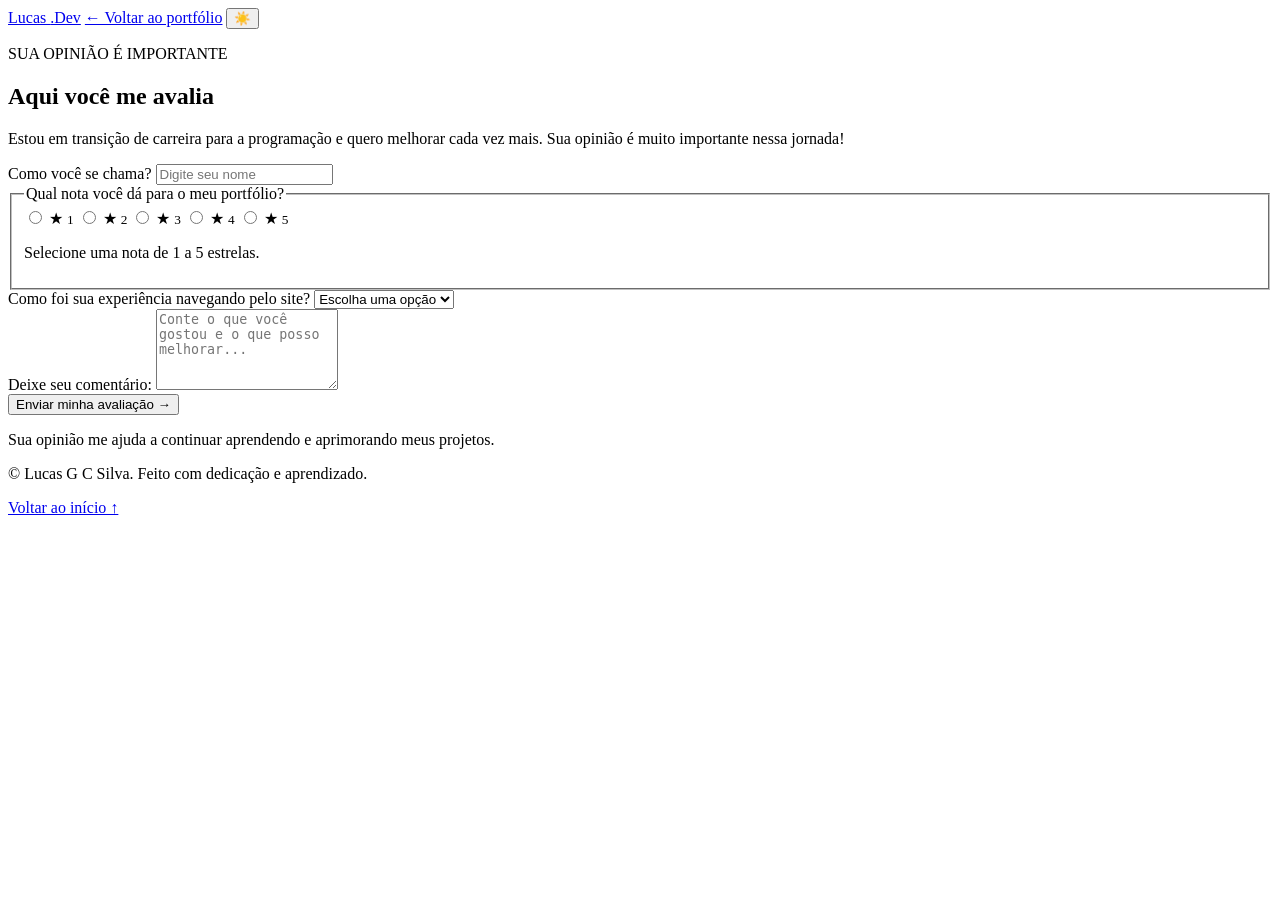
==== pesquisa.html @ 2b1350fb "Alteracao de todas as classes no index.html, pesquisa.html." ====
<!DOCTYPE html>
<html lang="pt-BR">

<head>
    <meta charset="UTF-8">
    <meta name="viewport" content="width=device-width, initial-scale=1.0">
    <meta name="description" content="Avalie o portfólio de Lucas G C Silva e compartilhe sua opinião.">
    <link rel="stylesheet" href="./css/style.css">
    <title>Avalie meu portfólio | Lucas.dev</title>

<body>

    <header class="header">
        <nav class="barr-nav container" aria-label="Menu principal">
            <a href="./index.html" class="logo">Lucas <span>.Dev</span></a>
            <a href="./index.html" class="volar-link">← Voltar ao portfólio</a>

            <button class="alt-tema" type="button" aria-label="Ativar tema claro" title="Alternar tema">☀️</button>
        </nav>
    </header>

    <main>
        
        <section class="section enquete-section">

            <div class="container">
                <div class="div-um-pesquisa classedivs">
                    <p class="sobre-mim">SUA OPINIÃO É IMPORTANTE</p>
                    <h1>Aqui você me avalia</h1>
                    <p>Estou em transição de carreira para a programação
                        e quero melhorar cada vez mais.
                        Sua opinião é muito importante nessa jornada!</p>
                </div>


                <form class="form-enquete classedivs">
                    <div class="form-grupo">
                        <label for="nome">Como você se chama?</label>
                        <input type="text" id="nome" name="nome" placeholder="Digite seu nome" maxlength="80"
                            autocomplete="name" required>
                    </div>

                    <fieldset class="form-grupo avaliacao-grupo">
                        <legend>Qual nota você dá para o meu portfólio?</legend>
                        <div class="opcoes-avaliacao">
                            <label>
                                <input type="radio" name="nota" value="1" required>
                                <span>★</span>
                                <small>1</small>
                            </label>
                            <label>
                                <input type="radio" name="nota" value="2">
                                <span>★</span>
                                <small>2</small>
                            </label>
                            <label>
                                <input type="radio" name="nota" value="3">
                                <span>★</span>
                                <small>3</small>
                            </label>
                            <label>
                                <input type="radio" name="nota" value="4">
                                <span>★</span>
                                <small>4</small>
                            </label>
                            <label>
                                <input type="radio" name="nota" value="5">
                                <span>★</span>
                                <small>5</small>
                            </label>
                        </div>
                        <p class="avaliacao-descricao" id="avaliacao-descricao">Selecione uma nota de 1 a 5 estrelas.
                        </p>
                    </fieldset>

                    <div class="form-grupo">
                        <label for="experiencia">Como foi sua experiência navegando pelo site?</label>
                        <select id="experiencia" name="experiencia" required>
                            <option value="">Escolha uma opção</option>
                            <option value="excelente">Excelente</option>
                            <option value="boa">Boa</option>
                            <option value="regular">Regular</option>
                            <option value="ruim">Ruim</option>'
                        </select>
                    </div>

                    <div class="form-grupo">
                        <label for="comentario">Deixe seu comentário:</label>
                        <textarea id="comentario" name="comentario" rows="5" maxlength="1000"
                            placeholder="Conte o que você gostou e o que posso melhorar..."></textarea>
                    </div>

                    <button type="submit" class="botao primeiro-botao botao-enviar">Enviar minha avaliação →</button>
                    <p class="form-nota">Sua opinião me ajuda a continuar aprendendo
                        e aprimorando meus projetos.</p>

                    <div id="enquete-sucesso" class="sucesso-menssagem" role="status" aria-live="polite" hidden></div>
                </form>
            </div>
        </section>
    </main>

    <footer class="footer">
        <div class="container conteudo-footer">
            <p>
                &copy; <span id="span-footer"></span>
                Lucas G C Silva. Feito com dedicação e aprendizado.
            </p>
            <a href="./index.html" class="voltar-ao-topo"> Voltar ao início ↑</a>   
        </div>
    </footer>

    <script src="./JS/script.js"></script>
</body>

</html>
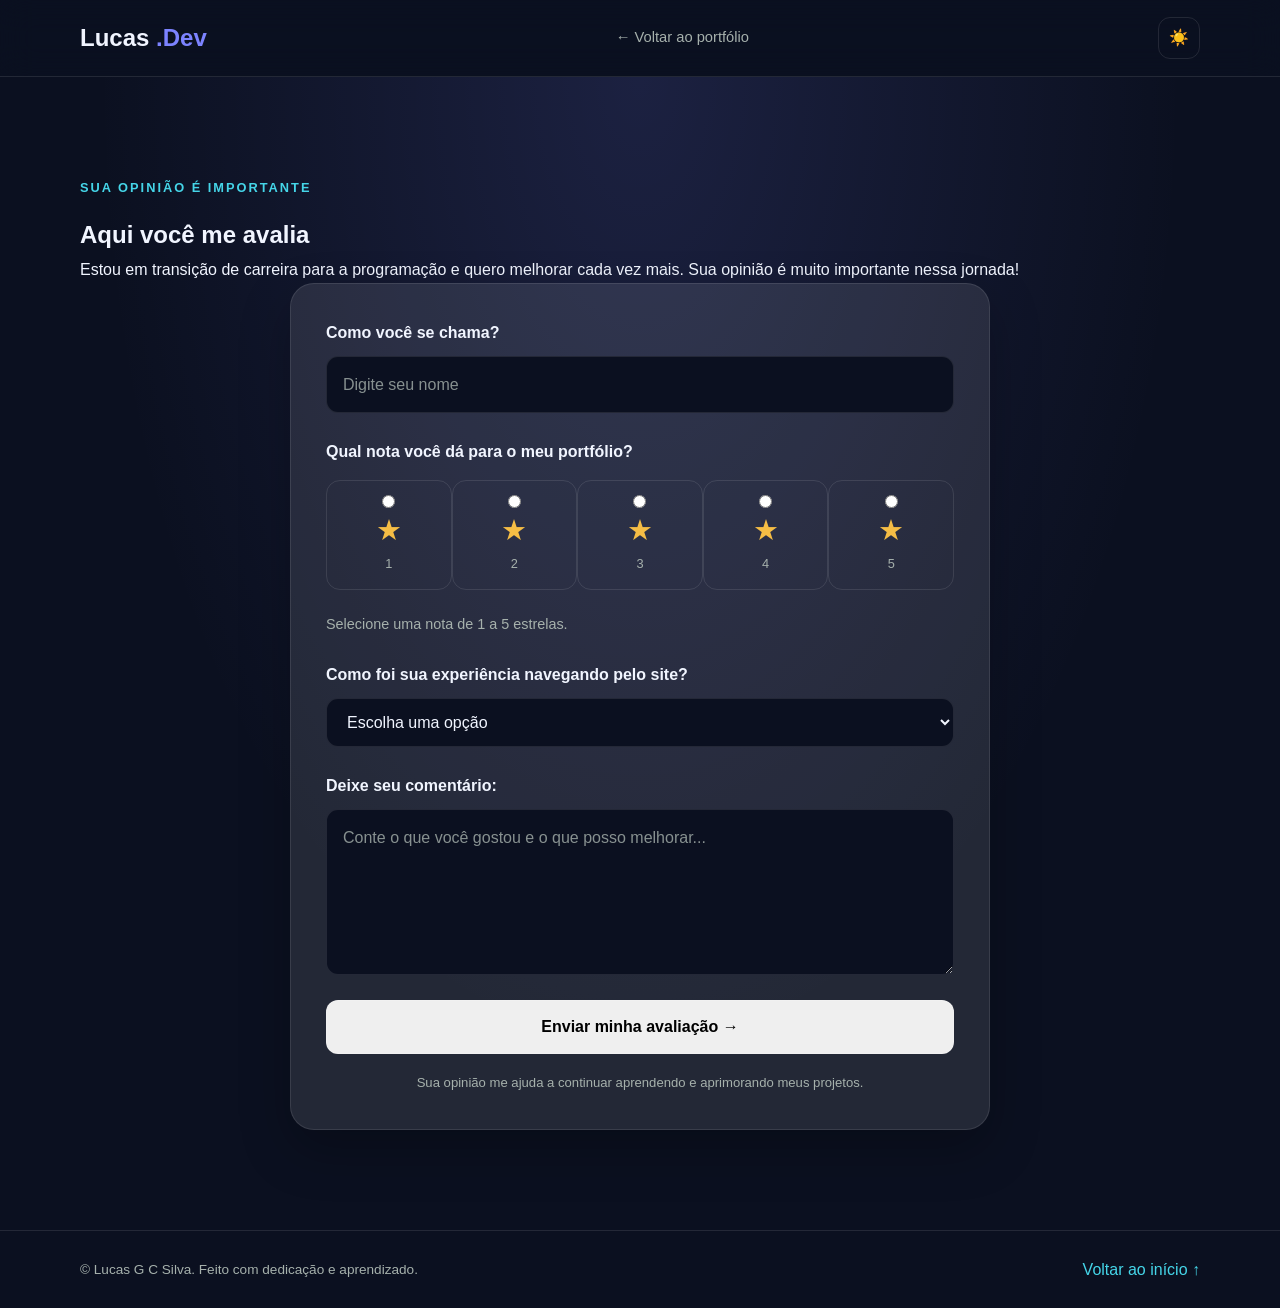
==== commit 4d651380: "Correcao caminho do CSS n apagina de  pesquisa." ====
--- a/pesquisa.html
+++ b/pesquisa.html
@@ -5,15 +5,15 @@
     <meta charset="UTF-8">
     <meta name="viewport" content="width=device-width, initial-scale=1.0">
     <meta name="description" content="Avalie o portfólio de Lucas G C Silva e compartilhe sua opinião.">
-    <link rel="stylesheet" href="./css/style.css">
-    <title>Avalie meu portfólio | Lucas.dev</title>
+    <link rel="stylesheet" href="./CSS/style.css">
+    <title>Avalie meu portfólio | Lucas .dev</title>
 
 <body>
 
     <header class="header">
         <nav class="barr-nav container" aria-label="Menu principal">
             <a href="./index.html" class="logo">Lucas <span>.Dev</span></a>
-            <a href="./index.html" class="volar-link">← Voltar ao portfólio</a>
+            <a href="./index.html" class="voltar-link">← Voltar ao portfólio</a>
 
             <button class="alt-tema" type="button" aria-label="Ativar tema claro" title="Alternar tema">☀️</button>
         </nav>
--- a/CSS/style.css
+++ b/CSS/style.css
@@ -0,0 +1,787 @@
+:root {
+    --bg: #0b1020;
+    --surface: #131b30 
+    --surface-hover: #1a2540;
+    --text: #f1f5ff;
+    --muted: #a6b1ac;
+    --primary: #7c83ff;
+    --secondary: #45d5e8;
+    --border: rgba(255, 255, 255, 0.1);
+    --header-bg: rgba(11, 16, 32, 0.88);
+    --shadow: 0 20px 50px rgba(0, 0, 0, 0.25);
+}
+
+* {
+    margin: 0;
+    padding: 0;
+    box-sizing: border-box;
+}
+
+html {
+    scroll-behavior: smooth;
+    scroll-padding-top: 90px;
+}
+
+body {
+    font-family: Arial, Helvetica, sans-serif;
+    background: var(--bg);
+    color: var(--text);
+    line-height: 1.7;
+    transition: background 0.3s ease, color 0.3s ease;
+}
+
+body.light-theme {
+    --bg: #f4f6ff;
+    --surface: #ffffff;
+    --surface-hover: #e9edff;
+    --text: #18213b;
+    --muted: #596681;
+    --primary: #555de0;
+    --border: rgba(20, 30, 60, 0.12);
+    --header-bg: rgba(244, 246, 255, 0.92);
+    --shadow: 0 20px 50px rgba(30, 40, 80, 0.1);
+}
+
+a {
+    color: inherit;
+    text-decoration: none;
+}
+
+button,
+a {
+    -webkit-tap-highlight-color: transparent;
+}
+
+button {
+    font: inherit;
+}
+
+button:focus-visible,
+a:focus-visible,
+input:focus-visible,
+textarea:focus-visible {
+    outline: 3px solid var(--secondary);
+    outline-offset: 4px;
+}
+
+.container {
+    width: min(1120px, 90%);
+    margin: 0 auto;
+}
+
+section {
+    padding: 100px 0;
+}
+
+.sobre-mim {
+    color: var(--secondary);
+    font-size: 0.8rem;
+    font-weight: 700;
+    letter-spacing: 2px;
+    margin-bottom: 16px;
+}
+
+.header {
+    position: sticky;
+    top: 0;
+    z-index: 100;
+    background: var(--header-bg);
+    border-bottom: 1px solid var(--border);
+    backdrop-filter: blur(16px);
+}
+
+.barr-nav {
+    min-height: 76px;
+    display: flex;
+    align-items: center;
+    justify-content: space-between;
+    gap: 20px;
+}
+
+.logo {
+    font-size: 1.5rem;
+    font-weight: 800;
+    white-space: nowrap;
+}
+
+.logo span {
+    color: var(--primary);
+}
+
+.nav-links {
+    display: flex;
+    align-items: center;
+    gap: 26px;
+    list-style: none;
+}
+
+.nav-links a {
+    color: var(--muted);
+    font-size: 0.92rem;
+    transition: color 0.3s ease;
+}
+
+.nav-links a:hover,
+.nav-links a.active {
+    color: var(--secondary);
+}
+
+.nav-links .nav-pesquisa {
+    display: inline-block;
+    color: white;
+    background: var(--primary);
+    padding: 10px 16px;
+    border-radius: 10px;
+}
+
+.nav-links .nav-pesquisa:hover {
+    color: white;
+    transform: translateY(-2px);
+}
+
+.botao-nav,
+.alt-tema {
+    width: 42px;
+    height: 42px;
+    border: 1px solid var(--border);
+    border-radius: 12px;
+    background: var(--surface);
+    color: var(--text);
+    cursor: pointer;
+    transition: transform 0.3s ease, background 0.3s ease, color 0.2s ease;
+}
+
+.botao-nav {
+    display: none;
+    font-size: 1.3rem;
+}
+
+.alt-tema:hover,
+.botao-nav:hover {
+    transform: translateY(-2px);
+}
+
+.section-um {
+    min-height: 650px;
+    display: flex;
+    align-items: center;
+    position: relative;
+    overflow: hidden;
+    background: radial-gradient(ellipse at 85% 25% egba(124, 131, 255, 0.17), transparent 40%);
+}
+
+.div-conteudo {
+    display: grid;
+    grid-template-columns: 1.3fr 0.7fr;
+    align-items: center;
+    gap: 70px;
+}
+
+.section-um h1 {
+    font-size: clamp(2.5rem, 5vw, 4.5rem);
+    line-height: 1.12;
+    margin-bottom: 16px;
+    letter-spacing: -2px;
+}
+
+.section-um h1 span {
+    display: block;
+    background: fixed linear-gradient(100deg, var(--primary), var(--secondary));
+    background-clip: text;
+    -webkit-background-clip: text;
+    color: transparent;
+}
+
+.section-um h2 {
+    font-size: 1.35rem;
+    font-weight: 500;
+    margin-bottom: 20px;
+}
+
+.p-descricao {
+    max-width: 580px;
+    color: var(--muted);
+    margin-bottom: 28px;
+}
+
+.div-botoes, .boteoes-contato {
+    display: flex;
+    flex-wrap: wrap;
+    gap: 16px;
+} 
+
+.botao {
+    display: inline-flex;
+    align-items: center;
+    justify-content: center;
+    min-height: 48px;
+    padding: 12px 20px;
+    border: 1px solid var(--border);
+    border-radius: 12px;
+    font-weight: 700;
+    transition: transform 0.25s ease, background 0.25s ease, box-shadow 0.25s ease;
+}
+
+.botao:hover {
+    transform: translateY(-4px);
+    box-shadow: var(--shadow);
+}
+
+.botao-um {
+    background: var(--primary);
+    border-color: transparent;
+    color: white;
+}
+
+.botao-um:hover {
+    background: #696ff0;
+} 
+
+.botao-dois {
+    background: var(--surface);
+    color: var(--text);
+}
+
+.botao-dois:hover {
+    background: var(--surface-hover);
+}
+
+.status {
+    display: flex;
+    align-items: center;
+    gap: 10px;
+    color: var(--muted);
+    margin-top: 28px;
+    font-size: 0.9rem;
+}
+
+.span-status {
+    width: 09px;
+    height: 09px;
+    flex-shrink: 0;
+    border-radius: 50%;
+    background: #42d99b;
+    box-shadow: 0 0 12px rgba(66, 217, 155, 0.6);;
+}
+
+.foto-perfil {
+    width: min(100%, 350px);
+    justify-self: center;
+    padding: 18px;
+    border: 1px solid var(--border);
+    border-radius: 28px;
+    background: var(--surface);
+    box-shadow: var(--shadow);
+    text-align: center;
+    transition: transform 0.35s ease;
+}
+
+.foto-perfil:hover {
+    transform: translateY(-8px);
+    rotate: 1deg;
+}
+
+.imagem-perfil {
+    overflow: hidden;
+    border-radius: 20px;
+    background: var(--surface-hover);
+    display: block;
+    width: 100%;
+    height: 360px;
+    object-fit: cover;
+    object-position: center;
+    transition: transform 0.5s ease;
+}
+
+.foto-perfil:hover .imagem-perfil {
+    transform: scale(1.04);
+}
+
+.foto-perfil figcaption {
+    padding: 18px 8px 8px;
+}
+
+.foto-perfil h3 {
+    font-size: 1.25rem;
+}
+
+.foto-perfil figcaption p {
+    font-size: 0.9rem;
+    color: var(--muted);
+ 
+}
+
+.div-sobre {
+    max-width: 750px;
+    margin: 0 auto 45px;
+    text-align: center;
+}
+
+.div-sobre h2, .contato-conteudo h2 {
+    font-size: clamp(2rem, 4vw, 3rem);
+    line-height: 1.2;
+    margin-bottom: 18px;
+    letter-spacing: -1px;
+}
+
+.div-sobre > p:last-child {
+    color: var(--muted);
+}
+
+
+.section-sobre {
+    background: var(--surface);
+    border-top: 1 px solid var(--border);
+    border-bottom: 1px solid var(--border);
+}
+
+
+.div-sobre-dois {
+    max-width: 800px;
+    margin: 0 auto;
+}
+
+.div-sobre-dois p {
+    color: var(--muted);
+    margin-bottom: 18px;
+    font-size: 1.05rem;
+}
+
+.div-sobre-dois p:last-child {
+    margin-bottom: 0;
+}
+
+.grade-habilidade {
+    display: grid;
+    grid-template-columns: repeat(3, minmax(0, 1fr));
+    gap: 24px;
+}
+
+.habilidade-cartao {
+    padding: 30px;
+    border: 1px solid var(--border);
+    border-radius: 20px;
+    background: var(--surface);
+    transition: transform 0.3s ease, border-color 0.3s ease, box-shadow 0.3s ease;
+}
+
+.habilidade-cartao:hover {
+    transform: translateY(-8px);
+    border-color: var(--primary);
+    box-shadow: var(--surface-hover);
+}
+
+.habilidade-icone {
+    display: inline-block;
+    font-size: 2.2rem;
+    margin-bottom: 12px;
+}
+
+habilidade-cartao p {
+    color: var(--muted);
+    margin-bottom: 22px;
+}
+
+.habilidade-cartao h3 {
+    font-size: 1.35rem;
+    margin-bottom: 12px;
+}
+
+.habilidade-cartao p {
+    color: var(--muted);
+    margin-bottom: 22px;
+}
+
+.habilidade-rotulo {
+    display: inline-block;
+    padding: 5px 12px;
+    border-radius: 20px;
+    color: var(--secondary);
+    background: rgba(69, 213, 232, 0.1);
+    font-size: 0.8rem;
+    font-weight: 700;
+}
+
+.contatos {
+    background: radial-gradient(ellipse at 50% 100%, rgba(124, 131, 255, 0.14), transparent 60%);
+}
+
+.contato-conteudo {
+    max-width: 760px;
+    margin: 0 auto;
+    text-align: center;
+}
+
+.contato-conteudo > p:not(.sobre-mim) {
+    color: var(--muted);
+    margin-bottom: 28px;
+}
+
+.botoes-contato {
+    color: var(--primary);
+}
+
+.feedback-link {
+    display: inline-flex;
+    margin-top: 28px;
+    color: var(--secondary);
+    transition: color 0.2s ease;
+}
+
+.feedback-link:hover {
+    color: var(--primary);
+}
+
+.footer {
+   padding: 25px 0;
+   border-top: 1px solid var(--border);
+   background: var(--surface);
+}
+
+.conteudo-footer {
+    display: flex;
+    justify-content: space-between;
+    align-items: center;
+    gap: 20px;
+}
+
+.footer p {
+    color: var(--muted);
+    font-size: 0.85rem;
+}
+
+.voltar-ao-topo {
+    color: var(--secondary);
+    white-space: nowrap;
+}
+
+.classedivs {
+    opacity: 0;
+    transform: translateY(25px);
+    transition: opacity 0.7s ease, transform 0.7s ease;
+}
+
+.classedivs.visible {
+    opacity: 1;
+    transform: translateY(0);
+}
+
+
+@media (max-width: 900px) {
+    .div-conteudo {
+        grid-template-columns: 1fr 0.8fr;
+        gap: 30px;
+    }
+
+    .section-um h1 {
+        font-size: clamp(2.3rem, 5vw, 3.5rem);
+    }
+
+    .nav-links {
+        gap: 14px;
+    }
+
+    .nav-links a {
+        font-size: 0.85rem;
+    }
+
+    .grade-habilidade {
+        gap: 16px;
+    }
+
+    .habilidade-cartao {
+        padding: 22px;
+    }
+}
+
+@media (max-width: 700px) {
+    .section {
+        padding: 75px 0;
+    }
+
+    .barr-nav {
+        min-height: 70px;
+        position: relative;
+    }
+
+    .botao-nav {
+        display: inline-flex;
+        align-items: center;
+        justify-content: center;
+        margin-left: auto;
+    }
+
+    .nav-links {
+        display: none;
+        position: absolute;
+        top: calc(100% + 1px);
+        left: 0;
+        right: 0;
+        flex-direction: column;
+        align-items: stretch;
+        gap: 6px;
+        padding: 18px;
+        background: var(--surface);
+        border: 1px solid var(--border);
+        border-radius: 0 0 16px 16px;
+        box-shadow: var(--shadow);
+    }
+
+    .nav-links.open {
+        display: flex;
+    }
+
+    .nav-links a {
+        display: block;
+        padding: 10px;
+        font-size: 0.95rem;
+    }
+
+    .nav-links .nav-pesquisa {
+        text-align: center;
+    }
+
+    .section-um {
+        min-height: auto;
+    }
+
+    .div-conteudo {
+        grid-template-columns: 1fr;
+        gap: 45px;
+    }
+
+    .div-um {
+        text-align: center;
+    }
+
+    .p-descricao {
+        margin-left: auto;
+        margin-right: auto;
+    }    
+
+    .div-botoes, .botoes-contato {
+        justify-content: center;
+    }
+
+    .status {
+        justify-content: center;
+    }
+
+    .foto-perfil {
+        width: min(100%, 330px);
+    }
+
+    .imagem-perfil {
+        height: 320px;
+    }
+
+    .grade-habilidade {
+        grid-template-columns: 1fr;
+    }
+
+    .habilidade-cartao {
+        padding: 26px;
+    }
+
+    .conteudo-footer {
+        flex-direction: column;
+        text-align: center;
+    }
+}
+
+@media (prefers-reduced-motion: reduce) {
+    html {
+        scroll-behavior: auto;
+    }
+    *,
+    *::before,
+    *::after {
+        animation-duration: 0.01ms !important;
+        animation-iteration-count: 1 !important;
+        transition-duration: 0.01ms !important;
+    }
+    .classedivs {
+        opacity: 1;
+        transform: none;
+    }
+}
+
+.enquete-section {
+    min-height: calc(100vh - 150px);
+    background: radial-gradient( ellipse at 50% 0%, rgba(124, 131, 255, 0.15), transparent 60%);
+}
+
+.voltar-link {
+    color: var(--muted);
+    font-size: 0.92rem;
+    transition: color 0.3s ease, transform 0.3s ease;
+}
+
+.voltar-link:hover {
+    color: var(--secondary);
+    transform: translateY(-3px);
+}
+
+.form-enquete {
+    width: min(100%, 700px);
+    margin: 0 auto;
+    padding: 35px;
+    background: var(--border);
+    border: 1px solid var(--border);
+    border-radius: 24px;
+    box-shadow: var(--shadow);
+}
+
+.form-grupo {
+    display: flex;
+    flex-direction: column;
+    gap: 10px;
+    margin-bottom: 25px;
+    min-width: 0;
+}
+
+.form-grupo > label, .avaliacao-grupo legend {
+    color: var(--text);
+    font-weight: 700;
+}
+.form-grupo input[type="text"],
+.form-grupo select,
+.form-grupo textarea {
+    width: 100%;
+    padding: 14px 16px;
+    color: var(--text);
+    background: var(--bg);
+    border: 1px solid var(--border);
+    border-radius: 12px;
+    font: inherit;
+    transition: border-color 0.3s ease, box-shadow 0.3s ease;
+}
+
+.form-grupo input::placeholder,
+.form-grupo textarea::placeholder {
+    color: var(--muted);
+    opacity: 0.8;
+}
+
+.form-grupo input:focus,
+.form-grupo select:focus,
+.form-grupo textarea:focus {
+    border-color: var(--primary);
+    box-shadow: 0 0 0 3px rgba(124, 131, 255, 0.12);
+    outline: none;
+}
+
+.form-grupo textarea {
+    min-height: 130px;
+    resize: vertical;
+}
+
+.form-grupo select {
+    cursor: pointer;
+}
+
+.avaliacao-grupo {
+    padding: 0;
+    border: none;
+}
+
+.avaliacao-grupo legend {
+    margin-bottom: 15px;
+}
+
+.opcoes-avaliacao {
+    display: grid;
+    grid-template-columns: repeat(5, minmax(0, 1fr));
+}
+
+.opcoes-avaliacao label {
+    display: flex;
+    flex-direction: column;
+    align-items: center;
+    gap: 5px;
+    padding: 14px 5px;
+    border: 1px solid var(--border);
+    border-radius: 14px;
+    cursor: pointer;
+    transition: background 0.25s ease, border-color 0.25s ease, transform 0.25s ease;
+}
+
+.opcoes-avaliacao label:hover {
+    background: var(--surface-hover);
+    border-color: var(--primary);
+    transform: translateY(-3px);
+}
+
+.opcoes-avaliacao input {
+    accent-color: var(--primary);
+    cursor: pointer;
+}
+
+.opcoes-avaliacao label:has(input:checked) {
+    background: var(--surface-hover);
+    border-color: var(--primary);
+    box-shadow: 0 0 18px rgba(124, 131, 255, 0.12);
+}
+
+.opcoes-avaliacao  span {
+    color: #f5bd45;
+    font-size: 1.8rem;
+    line-height: 1.2;
+}
+
+.opcoes-avaliacao small {
+    color: var(--muted);
+    font-size: 0.8rem;
+}
+
+.avaliacao-descricao {
+    color: var(--muted);
+    font-size: 0.9rem;
+    margin-top: 12px;
+}
+
+.botao-enviar {
+    width: 100%;
+    cursor: pointer;
+}
+
+.form-nota {
+    color: var(--muted);
+    font-size: 0.82rem;
+    text-align: center;
+    margin-top: 18px;
+}
+
+.sucesso-menssagem {
+    display: none;
+}
+
+@media (max-width: 600px) {
+    .form-enquete {
+        padding: 24px 18px;
+    }
+
+    .barr-nav {
+        gap: 12px;
+    }
+
+    .voltar-link {
+        font-size: 0.8rem;
+    }
+
+    .opcoes-avaliacao {
+        gap: 5px;
+    }
+
+    .opcoes-avaliacao label {
+        padding: 12px 3px;
+    }
+
+    .opcoes-avaliacao span {
+        font-size: 1.5rem;
+    }
+}
+
+
+
+
